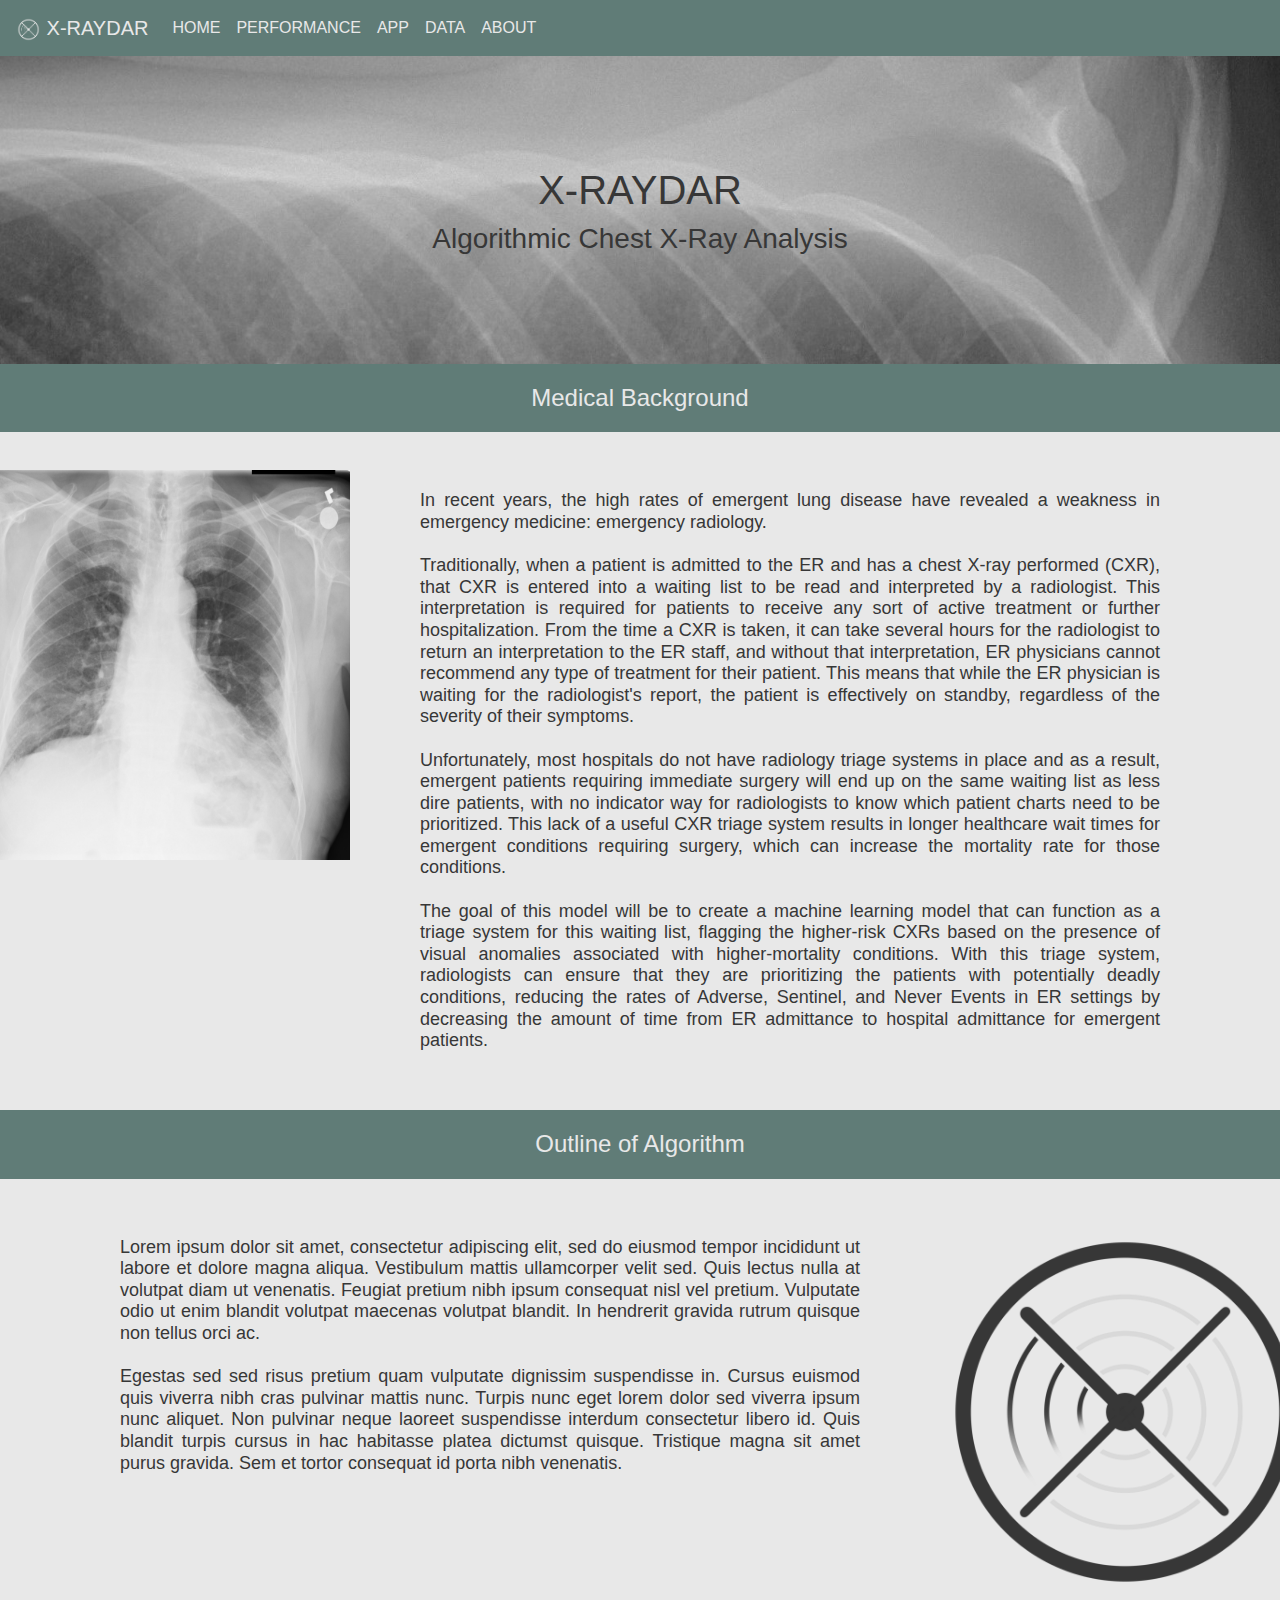
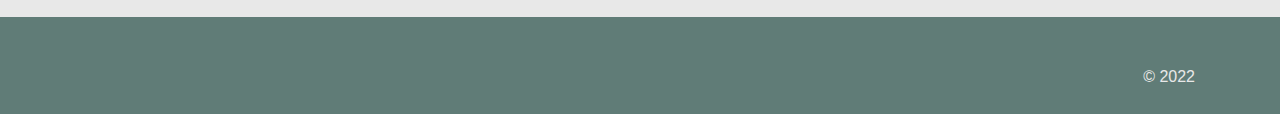
==== index.html @ 98a7c0d8 "first commit" ====
<!DOCTYPE html>
<html lang="en">
<head>

    <!-- boilerplate-->
    <meta charset="UTF-8">
    <meta http-equiv="X-UA-Compatible" content="IE=edge">
    <meta name="viewport" content="width=device-width, initial-scale=1.0">
    <title>X-RAYDAR</title>
    <!-- bootstrap -->
    <link rel="stylesheet" href="https://stackpath.bootstrapcdn.com/bootstrap/4.3.1/css/bootstrap.min.css"
    integrity="sha384-ggOyR0iXCbMQv3Xipma34MD+dH/1fQ784/j6cY/iJTQUOhcWr7x9JvoRxT2MZw1T" crossorigin="anonymous" />
    <!-- styling -->
    <link rel="stylesheet" href="static/css/style.css">

</head>
<body>
    <main>
        <!-- NAVBAR -->
        <nav class="navbar navbar-expand-lg" id="nav">

            <a class="navbar-brand" href="index.html">
                <img src="static/images/logo-light.png" height="25" class="d-inline-block align-center">
                X-RAYDAR
            </a>

            <button class="navbar-toggler" type="button" data-toggle="collapse" data-target="#navbarSupportedContent" aria-controls="navbarSupportedContent" aria-expanded="false" aria-label="Toggle navigation">
              <span class="navbar-toggler-icon"></span>
            </button>
          
            <div class="collapse navbar-collapse" id="navbarSupportedContent">
              <ul class="navbar-nav mr-auto">
                
                <li class="nav-item active">
                  <a class="nav-link" href="index.html">
                    HOME
                    <span class="sr-only">(current)</span></a>
                </li>
                
                <li class="nav-item">
                    <a class="nav-link" href="static/html/performance.html">PERFORMANCE</a>
                </li>

                <li class="nav-item">
                    <a class="nav-link" href="static/html/app.html">APP</a>
                </li>

                <li class="nav-item">
                    <a class="nav-link" href="static/html/data.html">DATA</a>
                </li>

                <li class="nav-item">
                    <a class="nav-link" href="static/html/about.html">ABOUT</a>
                </li>
              </ul>
            </div>
        </nav>

        <!-- HEADER (fragment 1) -->
        <section class="fragment fragment-one" id="header">
            <div class = "header">
                <h1>X-RAYDAR</h1>
                <h3>Algorithmic Chest X-Ray Analysis</h3>
            </div>
        </section>

        <!-- FRAGMENT 2 (intro)-->
        <section class="fragment fragment-two" id="intro">
            <div class="introHead"> 
                <h1>Medical Background</h1>
            </div>

            <div class="row">
                <div class="col-3">
                    <img src="static/images/cxr_data.png" height="400">
                </div>
                <div class = "col-9">
                    <h3>
                    In recent years, the high rates of emergent lung disease have revealed a weakness in emergency medicine: emergency radiology.
                    </br></br>
                    Traditionally, when a patient is admitted to the ER and has a chest X-ray performed (CXR), that CXR is entered into a waiting list to be 
                    read and interpreted by a radiologist. This interpretation is required for patients to receive any sort of active treatment or further 
                    hospitalization. From the time a CXR is taken, it can take several hours for the radiologist to return an interpretation to the ER staff, 
                    and without that interpretation, ER physicians cannot recommend any type of treatment for their patient. This means that while the ER physician 
                    is waiting for the radiologist's report, the patient is effectively on standby, regardless of the severity of their symptoms.
                    </br></br>
                    Unfortunately, most hospitals do not have radiology triage systems in place and as a result, emergent patients requiring immediate surgery 
                    will end up on the same waiting list as less dire patients, with no indicator way for radiologists to know which patient charts need to be 
                    prioritized. This lack of a useful CXR triage system results in longer healthcare wait times for emergent conditions requiring surgery, 
                    which can increase the mortality rate for those conditions.
                    </br></br>
                    The goal of this model will be to create a machine learning model that can function as a triage system for this waiting list, flagging the 
                    higher-risk CXRs based on the presence of visual anomalies associated with higher-mortality conditions. With this triage system, radiologists 
                    can ensure that they are prioritizing the patients with potentially deadly conditions, reducing the rates of Adverse, Sentinel, and Never 
                    Events in ER settings by decreasing the amount of time from ER admittance to hospital admittance for emergent patients.
                    </h3>
                </div>
            </div>
        </section>

        <!-- FRAGMENT 3 (algo introduction)-->
        <section class="fragment fragment-three" id="algoOutline">
            <div class = headerThree>
                <h1>Outline of Algorithm</h1>
            </div>
            <div class="row">
                <div class = "col-9">
                    <h3>
                    Lorem ipsum dolor sit amet, consectetur adipiscing elit, sed do eiusmod tempor incididunt ut labore et dolore magna aliqua. 
                    Vestibulum mattis ullamcorper velit sed. Quis lectus nulla at volutpat diam ut venenatis. Feugiat pretium nibh ipsum consequat 
                    nisl vel pretium. Vulputate odio ut enim blandit volutpat maecenas volutpat blandit. In hendrerit gravida rutrum quisque non 
                    tellus orci ac.
                    </br></br>
                    Egestas sed sed risus pretium quam vulputate dignissim suspendisse in. Cursus euismod quis viverra nibh cras pulvinar mattis nunc. 
                    Turpis nunc eget lorem dolor sed viverra ipsum nunc aliquet. Non pulvinar neque laoreet suspendisse interdum consectetur libero id. 
                    Quis blandit turpis cursus in hac habitasse platea dictumst quisque. Tristique magna sit amet purus gravida. Sem et tortor consequat 
                    id porta nibh venenatis.
                    </h3>
                </div>
                <div class = "col-3">
                    <img src="static/images/logo-dark.png" height="400">
                </div>
            </div>
        </section>
    </main>

    <!-- footer -->
    <footer>
        <section class="fragment fragment-end">
            <div class="container">
                <h1>&copy; 2022</h1>
            </div>
        </section>
    </footer>
    
    <!--scripts-->
    <script src="https://code.jquery.com/jquery-3.3.1.slim.min.js"
    integrity="sha384-q8i/X+965DzO0rT7abK41JStQIAqVgRVzpbzo5smXKp4YfRvH+8abtTE1Pi6jizo"
    crossorigin="anonymous"></script>
    <script src="https://cdnjs.cloudflare.com/ajax/libs/popper.js/1.14.7/umd/popper.min.js"
    integrity="sha384-UO2eT0CpHqdSJQ6hJty5KVphtPhzWj9WO1clHTMGa3JDZwrnQq4sF86dIHNDz0W1"
    crossorigin="anonymous"></script>
    <script src="https://stackpath.bootstrapcdn.com/bootstrap/4.3.1/js/bootstrap.min.js"
    integrity="sha384-JjSmVgyd0p3pXB1rRibZUAYoIIy6OrQ6VrjIEaFf/nJGzIxFDsf4x0xIM+B07jRM"
    crossorigin="anonymous"></script>

    
</body>
</html>
---- static/css/style.css ----
/* BASE */
:root {
    --dark: #373737;
    --medium-dark: #607c77;
    --medium: #aeaeae;
    --medium-light: #b7e9e1;
    --light: #e8e8e8;
  }

html, body {
    background-color: var(--medium-dark);
    color: var(--dark)
}

html {
    scroll-behavior: smooth;
}


/* NAV BAR */
nav {
    background-color: var(--medium-dark);
    color: var(--light)
}

.navbar-brand {
    background-color: var(--medium-dark);
    color: var(--light)
}

.navbar-brand .active a:hover {
    color: var(--medium-light)
}

.navbar-brand .active a:focus {
    color: var(--medium-light)
}

.navbar-nav .nav-link {
    background-color: var(--medium-dark);
    color: var(--light)
}

button .btn { 
    background-color: var(--medium-dark);
    color: var(--light); 
}

/* FRAG ONE */
.fragment-one {
    background-image: url(../images/cxr1.jpg);
    background-size: 100%;
    background-color: var(--medium);
    padding-top: 110px;
    padding-bottom: 100px;
}

.fragment-one h1 {
    text-align: center;
}

.fragment-one h3 {
    text-align: center;
}


/* FRAG TWO */
.fragment-two {
    background-color: var(--light);
    padding-bottom: 30px;
}

.fragment-two .row {
    padding-top: 30px;
    padding-left: 70px;
}

.fragment-two h1 {
    background-color: var(--medium-dark);
    color: var(--light);
    text-align: center;
    font-size: x-large;
    padding-top: 20px;
    padding-bottom: 20px;
}

.fragment-two h2 {
    text-align: justify;
    font-size: large;
    padding-top: 20px;
    padding-right: 120px;
    padding-left: 120px;
    padding-bottom: 20px;
}

.fragment-two h3 {
    text-align: justify;
    font-size: large;
    padding-top: 20px;
    padding-right: 120px;
    padding-left: 40px;
    padding-bottom: 20px;
}

.fragment-two img {
    float: right;
    padding-bottom: 10px;
}


/* FRAG THREE */
.fragment-three {
    background-color: var(--light);
}

.fragment-three .row {
    padding-top: 30px;
    padding-right: 70px;
}

.fragment-three h1 {
    background-color: var(--medium-dark);
    color: var(--light);
    text-align: center;
    font-size: x-large;
    padding-top: 20px;
    padding-bottom: 20px;
}

.fragment-three h2 {
    text-align: justify;
    font-size: large;
    padding-top: 20px;
    padding-right: 120px;
    padding-left: 120px;
    padding-bottom: 20px;
}

.fragment-three h3 {
    text-align: justify;
    font-size: large;
    padding-top: 20px;
    padding-right: 40px;
    padding-left: 120px;
    padding-bottom: 50px;
}

.fragment-three img {
    float: left;
    padding-bottom: 10px;
}


/* FRAG END */
.fragment-end {
    background-color: #607c77;
}

.fragment-end h1 {
    background-color: var(--medium-dark);
    color: var(--light);
    font-size: medium;
    text-align: right;
    padding-top: 50px;
    padding-bottom: 20px;
}
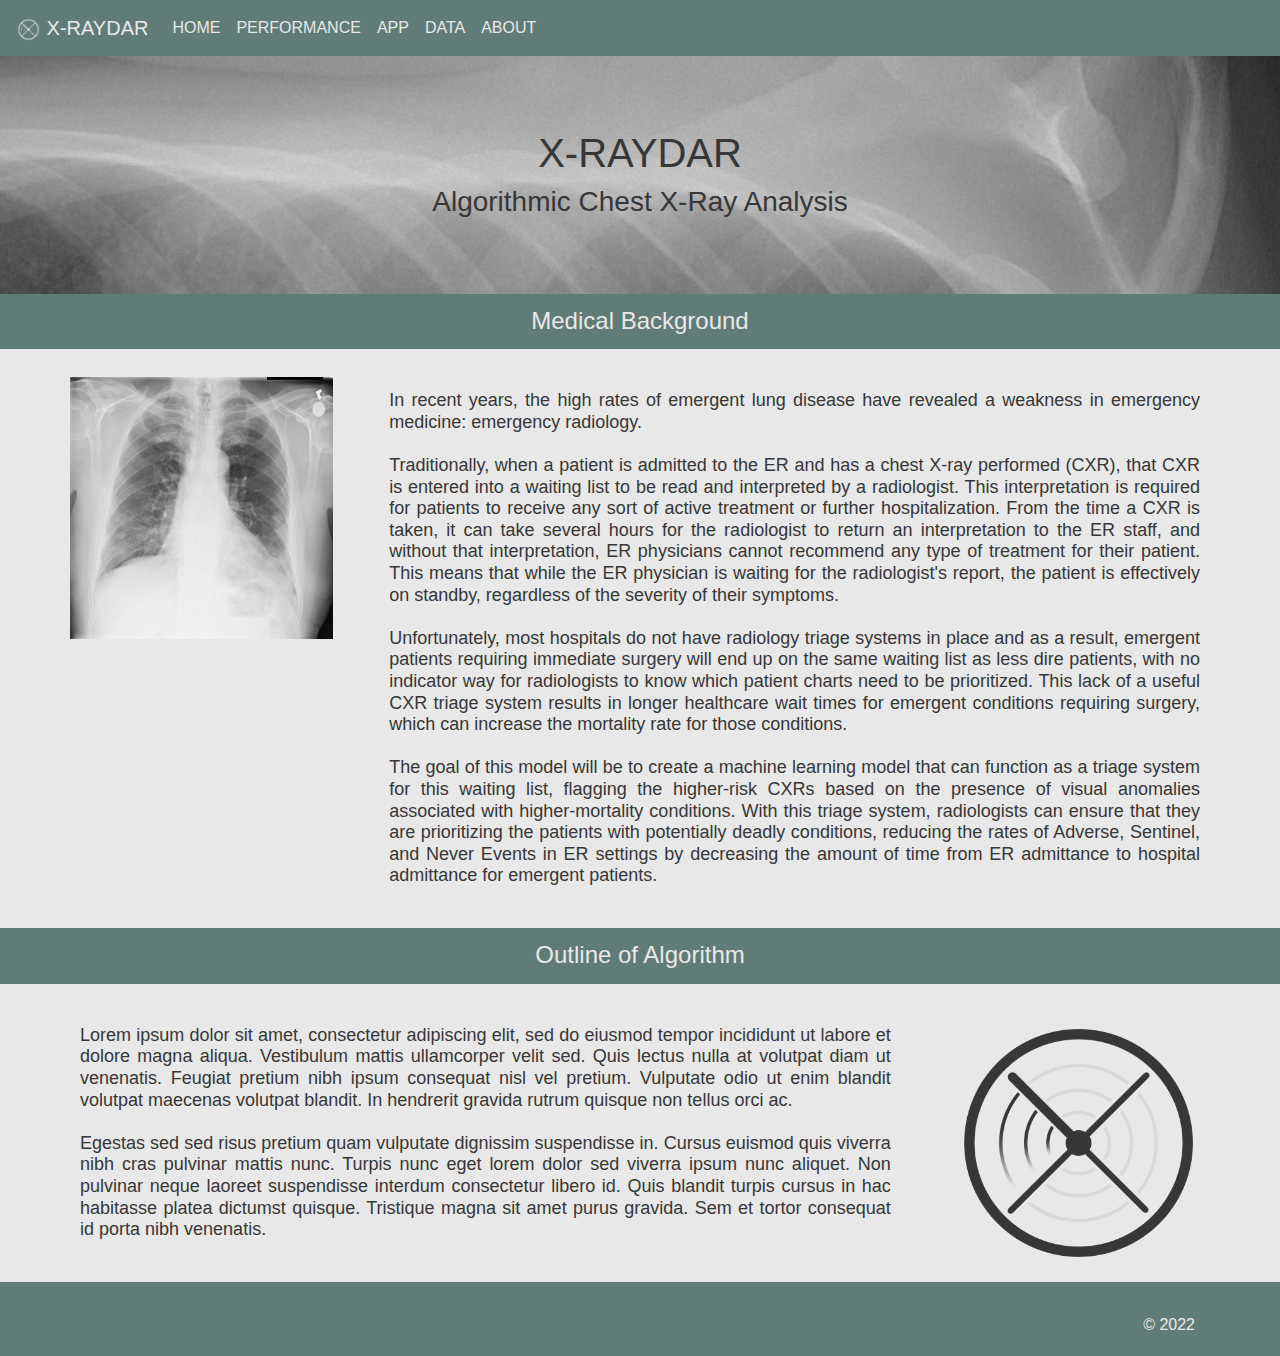
==== commit f233be56: "relational img sizing" ====
--- a/index.html
+++ b/index.html
@@ -72,7 +72,7 @@
 
             <div class="row">
                 <div class="col-3">
-                    <img src="static/images/cxr_data.png" height="400">
+                    <img src="static/images/cxr_data.png">
                 </div>
                 <div class = "col-9">
                     <h3>
@@ -118,7 +118,7 @@
                     </h3>
                 </div>
                 <div class = "col-3">
-                    <img src="static/images/logo-dark.png" height="400">
+                    <img src="static/images/logo-dark.png">
                 </div>
             </div>
         </section>
--- a/static/css/style.css
+++ b/static/css/style.css
@@ -51,8 +51,8 @@
     background-image: url(../images/cxr1.jpg);
     background-size: 100%;
     background-color: var(--medium);
-    padding-top: 110px;
-    padding-bottom: 100px;
+    padding-top: 5.73vw;
+    padding-bottom: 5.21vw;
 }
 
 .fragment-one h1 {
@@ -67,12 +67,12 @@
 /* FRAG TWO */
 .fragment-two {
     background-color: var(--light);
-    padding-bottom: 30px;
+    padding-bottom: 1.56vw;
 }
 
 .fragment-two .row {
-    padding-top: 30px;
-    padding-left: 70px;
+    padding-top: 1.56vw;
+    padding-left: 3.65vw;
 }
 
 .fragment-two h1 {
@@ -80,31 +80,32 @@
     color: var(--light);
     text-align: center;
     font-size: x-large;
-    padding-top: 20px;
-    padding-bottom: 20px;
+    padding-top: 1.04vw;
+    padding-bottom: 1.04vw;
 }
 
 .fragment-two h2 {
     text-align: justify;
     font-size: large;
-    padding-top: 20px;
-    padding-right: 120px;
-    padding-left: 120px;
-    padding-bottom: 20px;
+    padding-top: 1.04vw;
+    padding-right: 6.25vw;
+    padding-left: 6.25vw;
+    padding-bottom: 1.04vw;
 }
 
 .fragment-two h3 {
     text-align: justify;
     font-size: large;
-    padding-top: 20px;
-    padding-right: 120px;
-    padding-left: 40px;
-    padding-bottom: 20px;
+    padding-top: 1.04vw;
+    padding-right: 6.25vw;
+    padding-left: 2.08vw;
+    padding-bottom: 1.04vw;
 }
 
 .fragment-two img {
     float: right;
-    padding-bottom: 10px;
+    padding-bottom: 0.52vw;
+    max-height: 21vw;
 }
 
 
@@ -114,8 +115,8 @@
 }
 
 .fragment-three .row {
-    padding-top: 30px;
-    padding-right: 70px;
+    padding-top: 1.56vw;
+    padding-right: 3.65vw;
 }
 
 .fragment-three h1 {
@@ -123,31 +124,32 @@
     color: var(--light);
     text-align: center;
     font-size: x-large;
-    padding-top: 20px;
-    padding-bottom: 20px;
+    padding-top: 1.04vw;
+    padding-bottom: 1.04vw;
 }
 
 .fragment-three h2 {
     text-align: justify;
     font-size: large;
-    padding-top: 20px;
-    padding-right: 120px;
-    padding-left: 120px;
-    padding-bottom: 20px;
+    padding-top: 1.04vw;
+    padding-right: 6.25vw;
+    padding-left: 6.25vw;
+    padding-bottom: 1.04vw;
 }
 
 .fragment-three h3 {
     text-align: justify;
     font-size: large;
-    padding-top: 20px;
-    padding-right: 40px;
-    padding-left: 120px;
-    padding-bottom: 50px;
+    padding-top: 1.04vw;
+    padding-right: 2.08vw;
+    padding-left: 6.25vw;
+    padding-bottom: 2.6vw;
 }
 
 .fragment-three img {
     float: left;
-    padding-bottom: 10px;
+    padding-bottom: 0.52vw;
+    max-height: 21vw;
 }
 
 
@@ -161,6 +163,6 @@
     color: var(--light);
     font-size: medium;
     text-align: right;
-    padding-top: 50px;
-    padding-bottom: 20px;
+    padding-top: 2.6vw;
+    padding-bottom: 1.04vw;
 }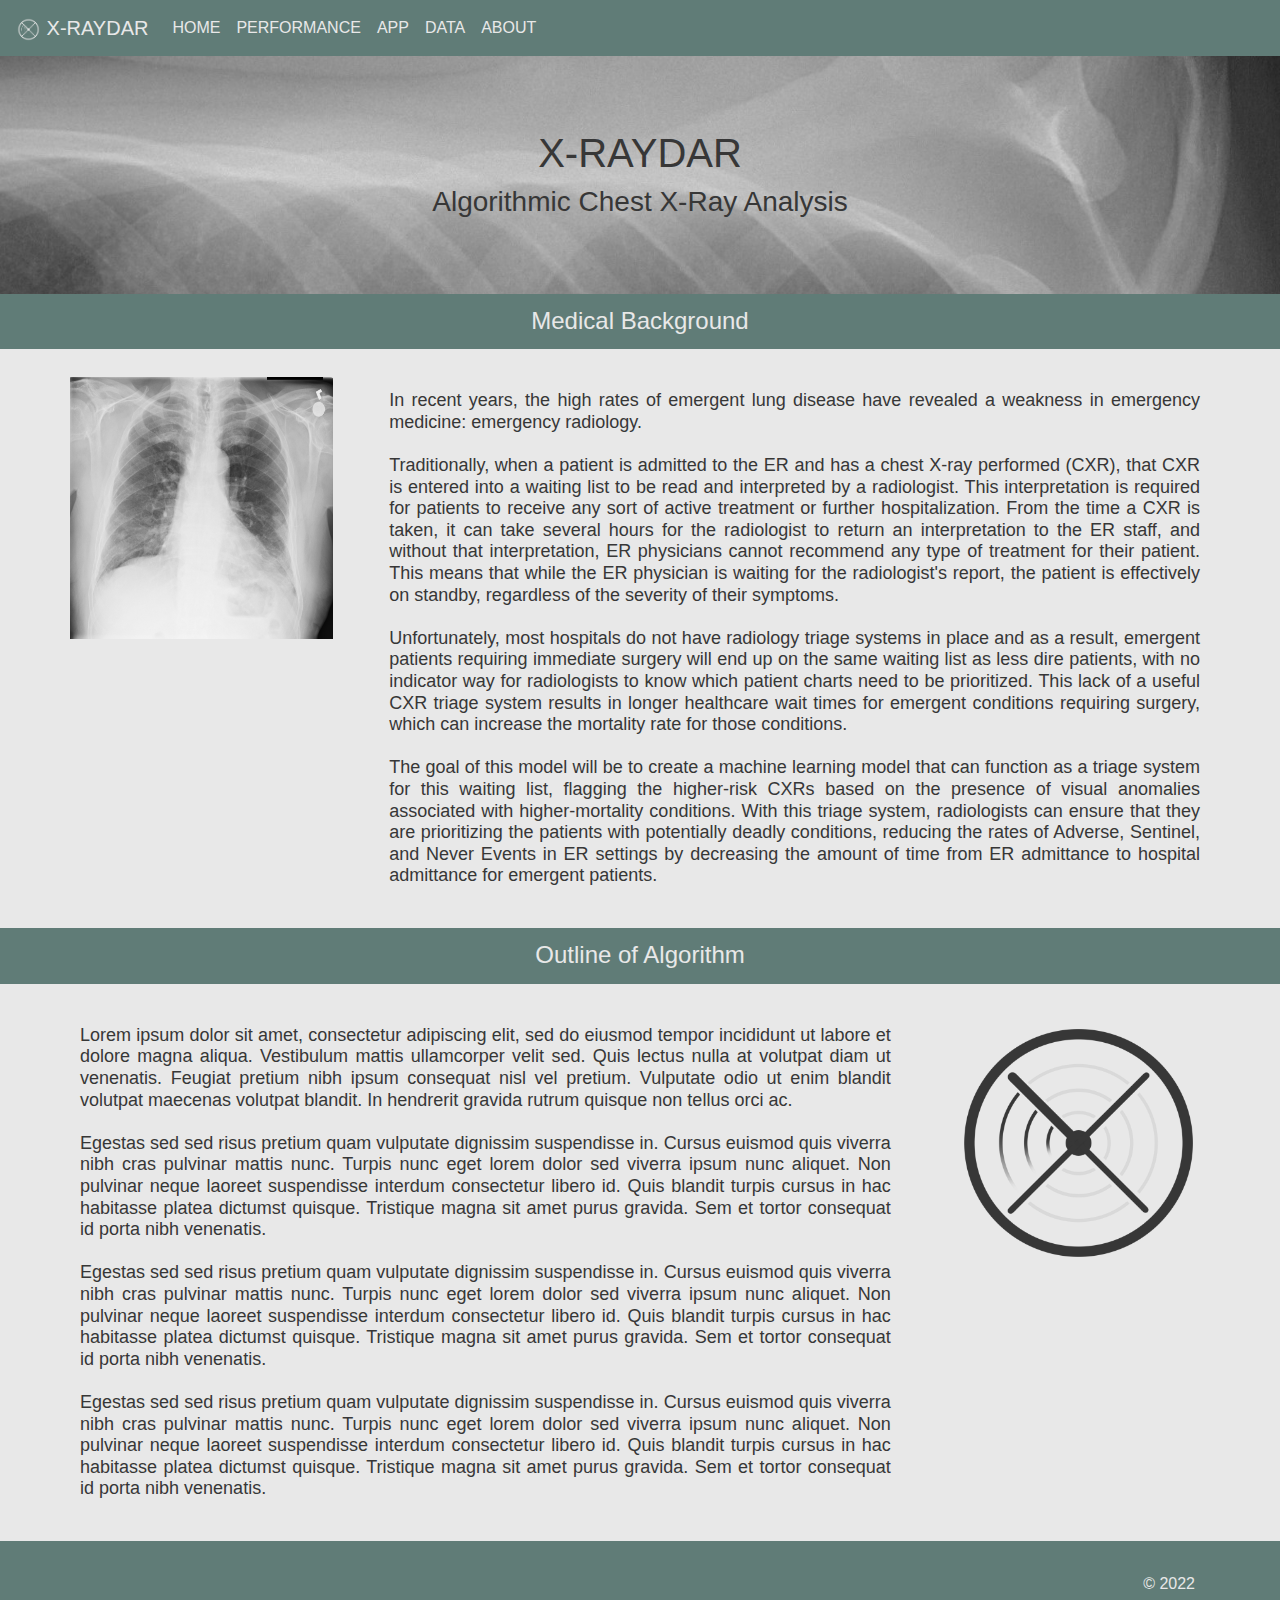
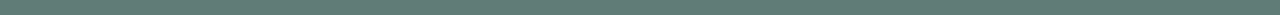
==== commit 72c2650c: "updated image repo" ====
--- a/index.html
+++ b/index.html
@@ -6,14 +6,17 @@
     <meta charset="UTF-8">
     <meta http-equiv="X-UA-Compatible" content="IE=edge">
     <meta name="viewport" content="width=device-width, initial-scale=1.0">
-    <title>X-RAYDAR</title>
     <!-- bootstrap -->
     <link rel="stylesheet" href="https://stackpath.bootstrapcdn.com/bootstrap/4.3.1/css/bootstrap.min.css"
     integrity="sha384-ggOyR0iXCbMQv3Xipma34MD+dH/1fQ784/j6cY/iJTQUOhcWr7x9JvoRxT2MZw1T" crossorigin="anonymous" />
     <!-- styling -->
     <link rel="stylesheet" href="static/css/style.css">
+    <!-- favicon/titling -->
+    <link rel="icon" href="static/images/favicon.png" size = "any">
+    <title>X-RAYDAR</title>
 
 </head>
+
 <body>
     <main>
         <!-- NAVBAR -->
@@ -55,7 +58,6 @@
               </ul>
             </div>
         </nav>
-
         <!-- HEADER (fragment 1) -->
         <section class="fragment fragment-one" id="header">
             <div class = "header">
@@ -115,6 +117,16 @@
                     Turpis nunc eget lorem dolor sed viverra ipsum nunc aliquet. Non pulvinar neque laoreet suspendisse interdum consectetur libero id. 
                     Quis blandit turpis cursus in hac habitasse platea dictumst quisque. Tristique magna sit amet purus gravida. Sem et tortor consequat 
                     id porta nibh venenatis.
+                    </br></br>
+                    Egestas sed sed risus pretium quam vulputate dignissim suspendisse in. Cursus euismod quis viverra nibh cras pulvinar mattis nunc. 
+                    Turpis nunc eget lorem dolor sed viverra ipsum nunc aliquet. Non pulvinar neque laoreet suspendisse interdum consectetur libero id. 
+                    Quis blandit turpis cursus in hac habitasse platea dictumst quisque. Tristique magna sit amet purus gravida. Sem et tortor consequat 
+                    id porta nibh venenatis.
+                </br></br>
+                Egestas sed sed risus pretium quam vulputate dignissim suspendisse in. Cursus euismod quis viverra nibh cras pulvinar mattis nunc. 
+                Turpis nunc eget lorem dolor sed viverra ipsum nunc aliquet. Non pulvinar neque laoreet suspendisse interdum consectetur libero id. 
+                Quis blandit turpis cursus in hac habitasse platea dictumst quisque. Tristique magna sit amet purus gravida. Sem et tortor consequat 
+                id porta nibh venenatis.
                     </h3>
                 </div>
                 <div class = "col-3">
--- a/static/css/style.css
+++ b/static/css/style.css
@@ -3,7 +3,7 @@
     --dark: #373737;
     --medium-dark: #607c77;
     --medium: #aeaeae;
-    --medium-light: #b7e9e1;
+    --medium-light: #f3d0c0;
     --light: #e8e8e8;
   }
 
@@ -20,7 +20,8 @@
 /* NAV BAR */
 nav {
     background-color: var(--medium-dark);
-    color: var(--light)
+    color: var(--light);
+    fill: var(--light)
 }
 
 .navbar-brand {
@@ -39,11 +40,6 @@
 .navbar-nav .nav-link {
     background-color: var(--medium-dark);
     color: var(--light)
-}
-
-button .btn { 
-    background-color: var(--medium-dark);
-    color: var(--light); 
 }
 
 /* FRAG ONE */
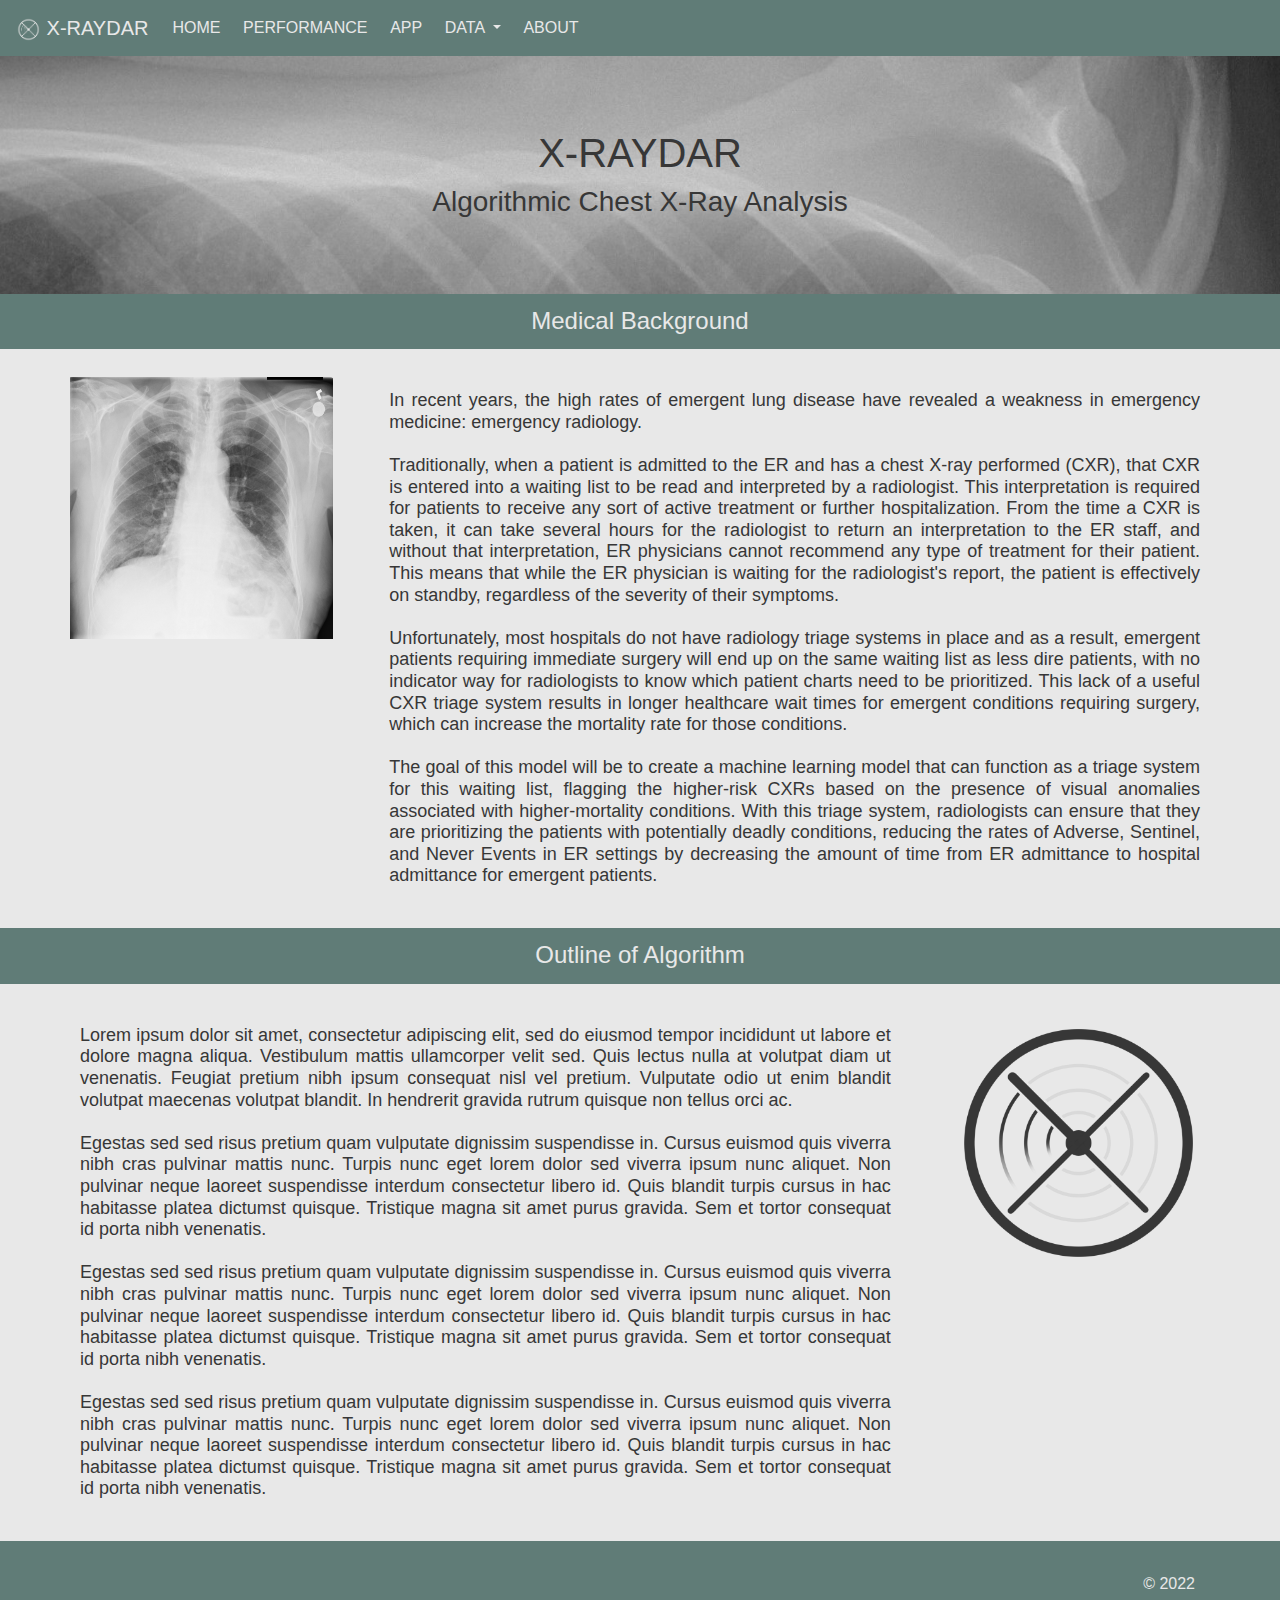
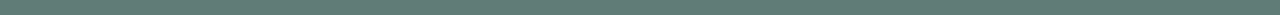
==== commit 61501029: "formatting navbar + intData sheet" ====
--- a/index.html
+++ b/index.html
@@ -48,8 +48,14 @@
                     <a class="nav-link" href="static/html/app.html">APP</a>
                 </li>
 
-                <li class="nav-item">
-                    <a class="nav-link" href="static/html/data.html">DATA</a>
+                <li class="nav-item dropdown">
+                    <a class="nav-link dropdown-toggle" href="#" id="navbarDropdown" role="button" data-toggle="dropdown" aria-haspopup="true" aria-expanded="false">
+                      DATA
+                    </a>
+                    <div class="dropdown-menu" aria-labelledby="navbarDropdown">
+                      <a class="dropdown-item" href="static/html/data.html">OVERVIEW</a>
+                      <a class="dropdown-item" href="static/html/data-java.html">INTERACTIVE DASHBOARD</a>
+                    </div>
                 </li>
 
                 <li class="nav-item">
--- a/static/css/style.css
+++ b/static/css/style.css
@@ -39,7 +39,8 @@
 
 .navbar-nav .nav-link {
     background-color: var(--medium-dark);
-    color: var(--light)
+    color: var(--light); 
+    margin-right: 0.52vw;
 }
 
 /* FRAG ONE */
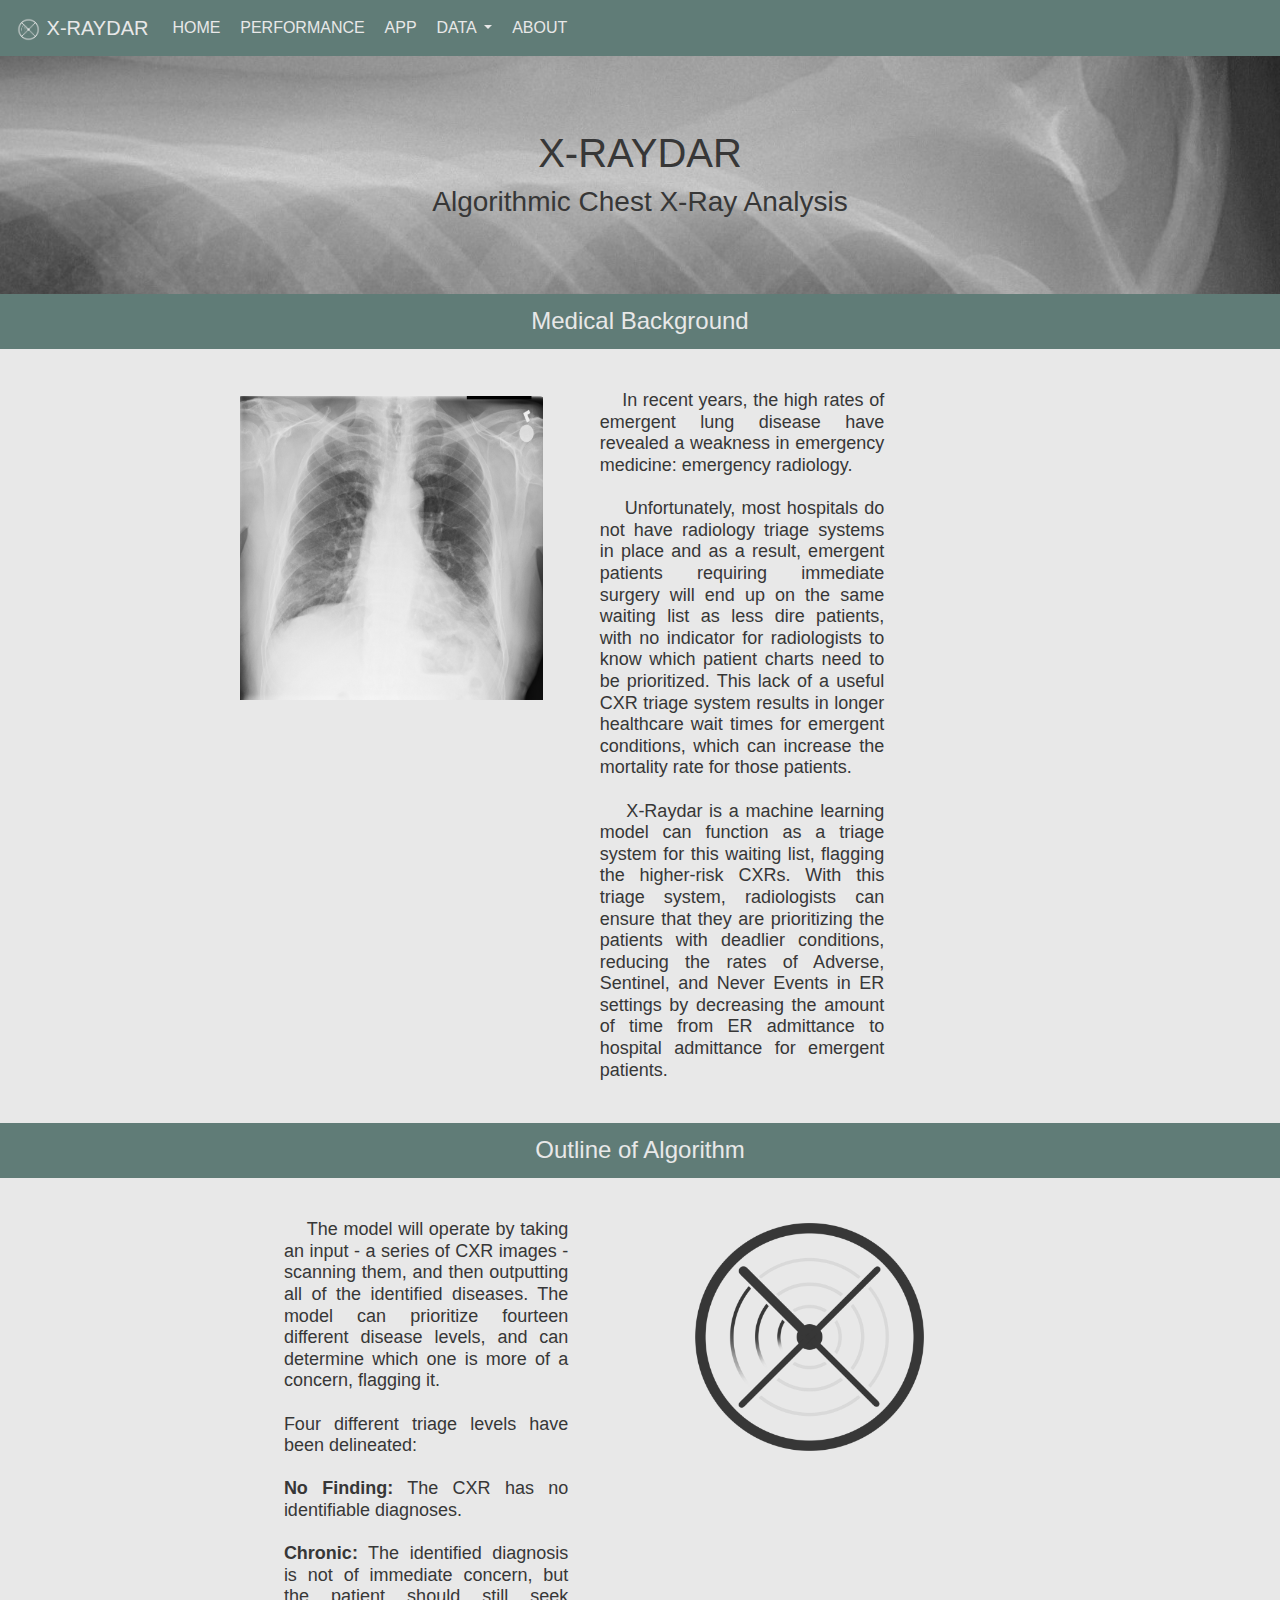
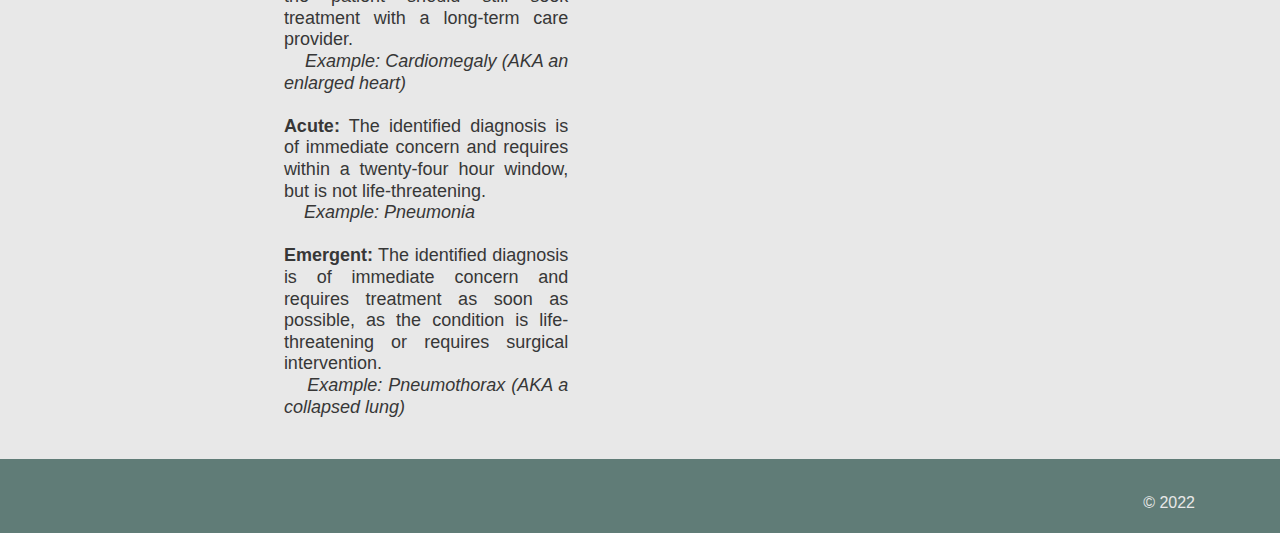
==== commit 31b121c6: "home/data cleaned" ====
--- a/index.html
+++ b/index.html
@@ -79,30 +79,26 @@
             </div>
 
             <div class="row">
+                <div class="col-2"></div>
                 <div class="col-3">
                     <img src="static/images/cxr_data.png">
                 </div>
-                <div class = "col-9">
+                <div class = "col-4">
                     <h3>
-                    In recent years, the high rates of emergent lung disease have revealed a weakness in emergency medicine: emergency radiology.
+                    &nbsp;&nbsp;&nbsp;&nbsp;In recent years, the high rates of emergent lung disease have revealed a weakness in emergency medicine: emergency radiology.
                     </br></br>
-                    Traditionally, when a patient is admitted to the ER and has a chest X-ray performed (CXR), that CXR is entered into a waiting list to be 
-                    read and interpreted by a radiologist. This interpretation is required for patients to receive any sort of active treatment or further 
-                    hospitalization. From the time a CXR is taken, it can take several hours for the radiologist to return an interpretation to the ER staff, 
-                    and without that interpretation, ER physicians cannot recommend any type of treatment for their patient. This means that while the ER physician 
-                    is waiting for the radiologist's report, the patient is effectively on standby, regardless of the severity of their symptoms.
+                    &nbsp;&nbsp;&nbsp;&nbsp;Unfortunately, most hospitals do not have radiology triage systems in place and as a result, emergent patients requiring immediate surgery 
+                    will end up on the same waiting list as less dire patients, with no indicator for radiologists to know which patient charts need to be 
+                    prioritized. This lack of a useful CXR triage system results in longer healthcare wait times for emergent conditions, 
+                    which can increase the mortality rate for those patients.
                     </br></br>
-                    Unfortunately, most hospitals do not have radiology triage systems in place and as a result, emergent patients requiring immediate surgery 
-                    will end up on the same waiting list as less dire patients, with no indicator way for radiologists to know which patient charts need to be 
-                    prioritized. This lack of a useful CXR triage system results in longer healthcare wait times for emergent conditions requiring surgery, 
-                    which can increase the mortality rate for those conditions.
-                    </br></br>
-                    The goal of this model will be to create a machine learning model that can function as a triage system for this waiting list, flagging the 
-                    higher-risk CXRs based on the presence of visual anomalies associated with higher-mortality conditions. With this triage system, radiologists 
-                    can ensure that they are prioritizing the patients with potentially deadly conditions, reducing the rates of Adverse, Sentinel, and Never 
+                    &nbsp;&nbsp;&nbsp;&nbsp;X-Raydar is a machine learning model can function as a triage system for this waiting list, flagging the 
+                    higher-risk CXRs. With this triage system, radiologists 
+                    can ensure that they are prioritizing the patients with deadlier conditions, reducing the rates of Adverse, Sentinel, and Never 
                     Events in ER settings by decreasing the amount of time from ER admittance to hospital admittance for emergent patients.
                     </h3>
                 </div>
+                <div class="col-3"></div>
             </div>
         </section>
 
@@ -112,27 +108,30 @@
                 <h1>Outline of Algorithm</h1>
             </div>
             <div class="row">
-                <div class = "col-9">
+                <div class="col-2"></div>
+                <div class = "col-4">
                     <h3>
-                    Lorem ipsum dolor sit amet, consectetur adipiscing elit, sed do eiusmod tempor incididunt ut labore et dolore magna aliqua. 
-                    Vestibulum mattis ullamcorper velit sed. Quis lectus nulla at volutpat diam ut venenatis. Feugiat pretium nibh ipsum consequat 
-                    nisl vel pretium. Vulputate odio ut enim blandit volutpat maecenas volutpat blandit. In hendrerit gravida rutrum quisque non 
-                    tellus orci ac.
-                    </br></br>
-                    Egestas sed sed risus pretium quam vulputate dignissim suspendisse in. Cursus euismod quis viverra nibh cras pulvinar mattis nunc. 
-                    Turpis nunc eget lorem dolor sed viverra ipsum nunc aliquet. Non pulvinar neque laoreet suspendisse interdum consectetur libero id. 
-                    Quis blandit turpis cursus in hac habitasse platea dictumst quisque. Tristique magna sit amet purus gravida. Sem et tortor consequat 
-                    id porta nibh venenatis.
-                    </br></br>
-                    Egestas sed sed risus pretium quam vulputate dignissim suspendisse in. Cursus euismod quis viverra nibh cras pulvinar mattis nunc. 
-                    Turpis nunc eget lorem dolor sed viverra ipsum nunc aliquet. Non pulvinar neque laoreet suspendisse interdum consectetur libero id. 
-                    Quis blandit turpis cursus in hac habitasse platea dictumst quisque. Tristique magna sit amet purus gravida. Sem et tortor consequat 
-                    id porta nibh venenatis.
-                </br></br>
-                Egestas sed sed risus pretium quam vulputate dignissim suspendisse in. Cursus euismod quis viverra nibh cras pulvinar mattis nunc. 
-                Turpis nunc eget lorem dolor sed viverra ipsum nunc aliquet. Non pulvinar neque laoreet suspendisse interdum consectetur libero id. 
-                Quis blandit turpis cursus in hac habitasse platea dictumst quisque. Tristique magna sit amet purus gravida. Sem et tortor consequat 
-                id porta nibh venenatis.
+                        &nbsp;&nbsp;&nbsp;&nbsp;The model will operate by taking an input - a series of CXR images - scanning them, and then outputting all of the 
+                        identified diseases. The model can prioritize fourteen different disease levels, and can determine which one is more of a concern, 
+                        flagging it. 
+                        </br></br> 
+                        Four different triage levels have been delineated:  
+                        </br></br> 
+                        <b>No Finding:</b> The CXR has no identifiable diagnoses. 
+                        </br></br> 
+                        <b>Chronic:</b> The identified diagnosis is not of immediate concern, but the patient should still seek treatment with a long-term 
+                        care provider.
+                        </br> 
+                        <i>&nbsp;&nbsp;&nbsp;&nbsp;Example: Cardiomegaly (AKA an enlarged heart)</i>
+                        </br></br> 
+                        <b>Acute:</b> The identified diagnosis is of immediate concern and requires within a twenty-four hour window, but is not life-threatening. 
+                        </br>
+                        <i>&nbsp;&nbsp;&nbsp;&nbsp;Example: Pneumonia</i>
+                        </br></br> 
+                        <b>Emergent:</b> The identified diagnosis is of immediate concern and requires treatment as soon as possible, as the condition is 
+                        life-threatening or requires surgical intervention. 
+                        </br>
+                        <i>&nbsp;&nbsp;&nbsp;&nbsp;Example: Pneumothorax (AKA a collapsed lung)</i>
                     </h3>
                 </div>
                 <div class = "col-3">
--- a/static/css/style.css
+++ b/static/css/style.css
@@ -40,7 +40,11 @@
 .navbar-nav .nav-link {
     background-color: var(--medium-dark);
     color: var(--light); 
-    margin-right: 0.52vw;
+    margin-right: 0.3vw;
+}
+
+.navbar-nav .dropdown-menu {
+    background-color: var(--light);
 }
 
 /* FRAG ONE */
@@ -99,21 +103,81 @@
     padding-bottom: 1.04vw;
 }
 
+.fragment-two h4 {
+    text-align: justify;
+    font-size: medium;
+    padding-right: 6.25vw;
+    padding-left: 2.08vw;
+    padding-bottom: 1.04vw;
+}
+
+.fragment-two h5 {
+    text-align: justify;
+    font-size: large;
+}
+
 .fragment-two img {
     float: right;
-    padding-bottom: 0.52vw;
-    max-height: 21vw;
-}
-
+    margin-top: 1.5vw;
+    max-height: 23.7vw;
+    /* padding-left: 120px;*/
+}
+
+.fragment-two a{
+    color: var(--medium-dark)
+}
+
+.fragment-two .row {
+    vertical-align: baseline;
+}
+
+.fragment-two .bar {
+    height: .12vw;
+    width: 50vw;
+    background: rgb(232,232,232);
+    background: linear-gradient(90deg, rgba(232,232,232,1) 0%, rgba(96,124,119,1) 50%, rgba(232,232,232,1) 100%); 
+    margin-left: auto;
+    margin-right: auto;
+    margin-top: 2vw;
+    margin-bottom: 2vw;
+}
+
+.fragment-two .well {
+    padding: 10px;
+    margin-bottom: 30px;
+    border-style: solid;
+    border-width: 1px;
+    border-color: var(--medium-dark);
+    border-radius: 5px;
+    color: var(--light);
+    background-color: var(--medium-dark);
+}
+
+.fragment-two .panel {
+    padding: 10px;
+    margin-bottom: 30px;
+    border-style: solid;
+    border-width: 1px;
+    border-color: var(--medium-dark);
+    border-radius: 5px;
+    color: var(--light);
+    background-color: var(--medium-dark);
+}
+
+.fragment-two .panel h5 {
+    text-decoration: underline;
+    color: var(--light)
+}
 
 /* FRAG THREE */
 .fragment-three {
     background-color: var(--light);
+    padding-bottom: 1.56vw;
 }
 
 .fragment-three .row {
     padding-top: 1.56vw;
-    padding-right: 3.65vw;
+    padding-left: 3.65vw;
 }
 
 .fragment-three h1 {
@@ -138,17 +202,154 @@
     text-align: justify;
     font-size: large;
     padding-top: 1.04vw;
-    padding-right: 2.08vw;
-    padding-left: 6.25vw;
-    padding-bottom: 2.6vw;
+    padding-right: 6.25vw;
+    padding-left: 2.08vw;
+    padding-bottom: 1.04vw;
 }
 
 .fragment-three img {
     float: left;
     padding-bottom: 0.52vw;
     max-height: 21vw;
-}
-
+    padding-right: 20px;
+}
+
+.fragment-three a{
+    color: var(--medium-dark)
+}
+
+.fragment-three .row {
+    vertical-align: baseline;
+}
+
+/* FRAG FOUR */
+.fragment-four {
+    background-color: var(--light);
+}
+
+.fragment-four .row {
+    padding-top: 1.56vw;
+    padding-right: 3.65vw;
+}
+
+.fragment-four h1 {
+    background-color: var(--medium-dark);
+    color: var(--light);
+    text-align: center;
+    font-size: x-large;
+    padding-top: 1.04vw;
+    padding-bottom: 1.04vw;
+}
+
+.fragment-four h2 {
+    text-align: justify;
+    font-size: large;
+    padding-top: 1.04vw;
+    padding-right: 6.25vw;
+    padding-left: 6.25vw;
+    padding-bottom: 1.04vw;
+}
+
+.fragment-four h3 {
+    text-align: justify;
+    font-size: large;
+    padding-top: 1.04vw;
+    padding-right: 2.08vw;
+    padding-left: 6.25vw;
+    padding-bottom: 2.6vw;
+}
+
+.fragment-four img {
+    float: left;
+    padding-bottom: 0.52vw;
+    max-height: 21vw;
+}
+
+/* FRAG FIVE */
+.fragment-five {
+    background-color: var(--light);
+}
+
+.fragment-five .row {
+    padding-top: 1.56vw;
+    padding-right: 3.65vw;
+}
+
+.fragment-five h1 {
+    background-color: var(--medium-dark);
+    color: var(--light);
+    text-align: center;
+    font-size: x-large;
+    padding-top: 1.04vw;
+    padding-bottom: 1.04vw;
+}
+
+.fragment-five h2 {
+    text-align: justify;
+    font-size: large;
+    padding-top: 1.04vw;
+    padding-right: 6.25vw;
+    padding-left: 6.25vw;
+    padding-bottom: 1.04vw;
+}
+
+.fragment-five h3 {
+    text-align: justify;
+    font-size: large;
+    padding-top: 1.04vw;
+    padding-right: 2.08vw;
+    padding-left: 6.25vw;
+    padding-bottom: 2.6vw;
+}
+
+.fragment-five img {
+    float: left;
+    padding-bottom: 0.52vw;
+    max-height: 21vw;
+}
+
+/* FRAG SIX */
+.fragment-six {
+    background-color: var(--light);
+}
+
+.fragment-six .row {
+    padding-top: 1.56vw;
+    padding-right: 3.65vw;
+}
+
+.fragment-six h1 {
+    background-color: var(--medium-dark);
+    color: var(--light);
+    text-align: center;
+    font-size: x-large;
+    padding-top: 1.04vw;
+    padding-bottom: 1.04vw;
+}
+
+.fragment-six h2 {
+    text-align: justify;
+    font-size: large;
+    padding-top: 1.04vw;
+    padding-right: 6.25vw;
+    padding-left: 6.25vw;
+    padding-bottom: 1.04vw;
+}
+
+.fragment-six h3 {
+    text-align: justify;
+    font-size: large;
+    padding-top: 1.04vw;
+    padding-right: 2.08vw;
+    padding-left: 6.25vw;
+    padding-bottom: 2.6vw;
+}
+
+.fragment-six img {
+    float: left;
+    padding-bottom: 0.52vw;
+    max-height: 21vw;
+}
 
 /* FRAG END */
 .fragment-end {
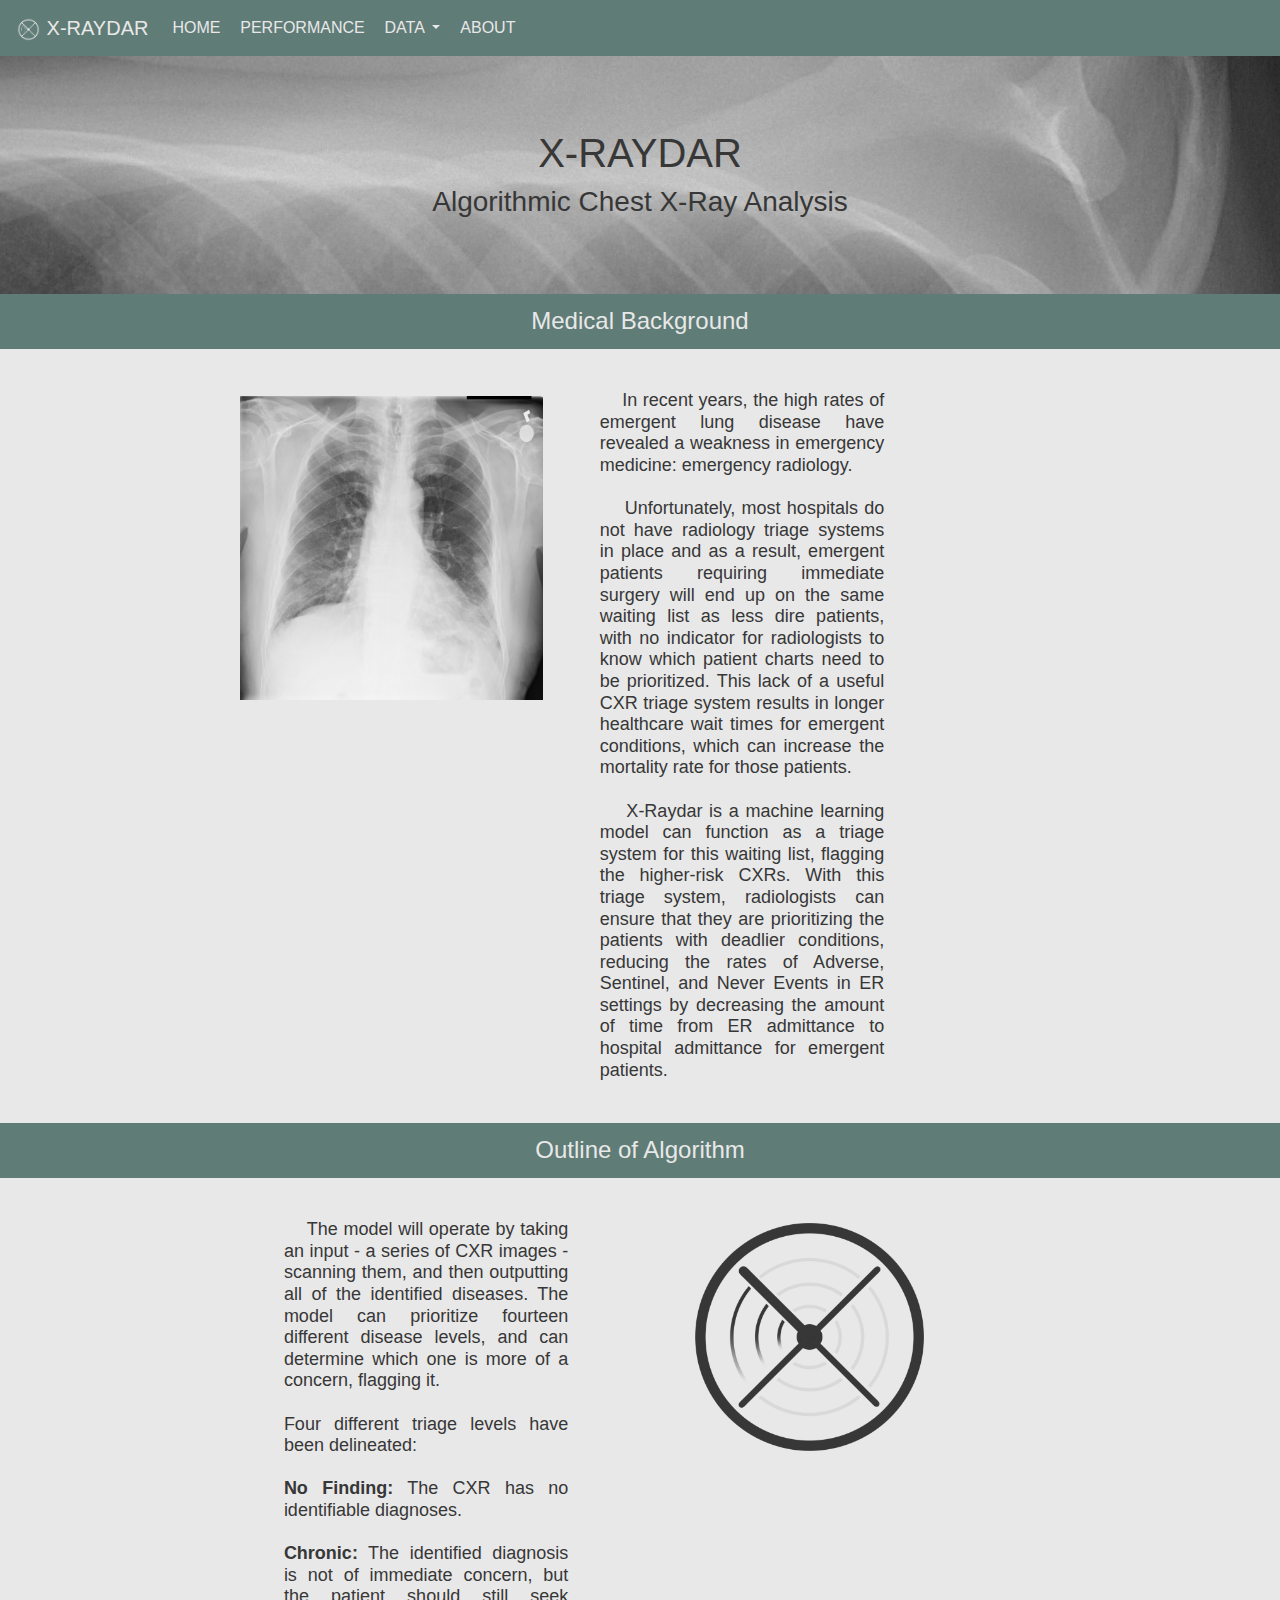
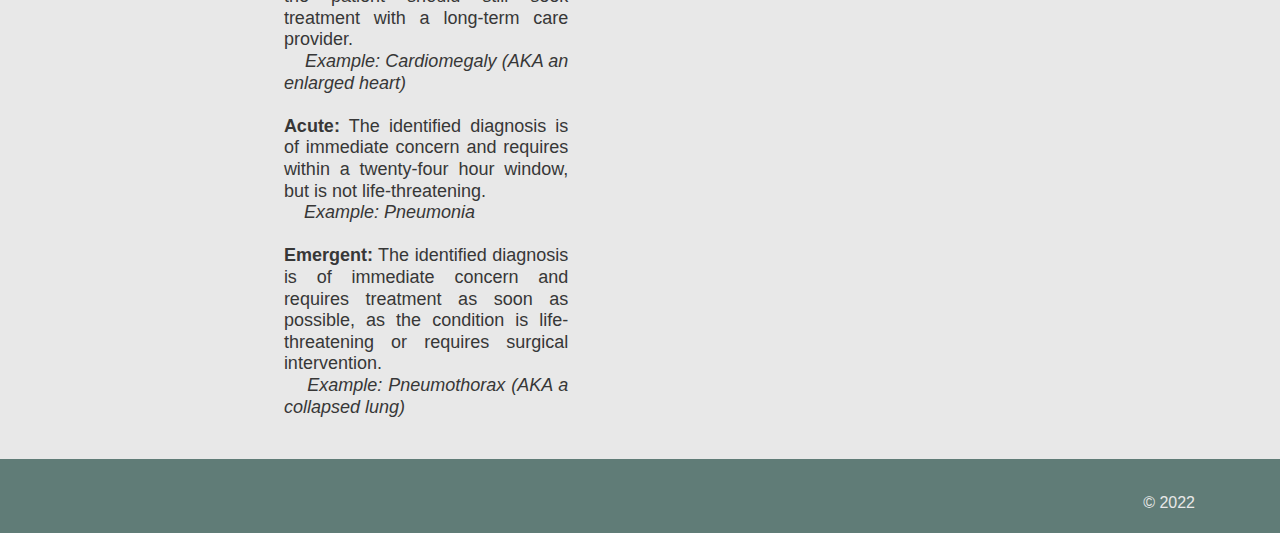
==== commit 3dee5705: "final commit" ====
--- a/index.html
+++ b/index.html
@@ -42,10 +42,6 @@
                 
                 <li class="nav-item">
                     <a class="nav-link" href="static/html/performance.html">PERFORMANCE</a>
-                </li>
-
-                <li class="nav-item">
-                    <a class="nav-link" href="static/html/app.html">APP</a>
                 </li>
 
                 <li class="nav-item dropdown">
--- a/static/css/style.css
+++ b/static/css/style.css
@@ -114,6 +114,10 @@
 .fragment-two h5 {
     text-align: justify;
     font-size: large;
+}
+
+.fragment-two p {
+    text-align: justify;
 }
 
 .fragment-two img {
